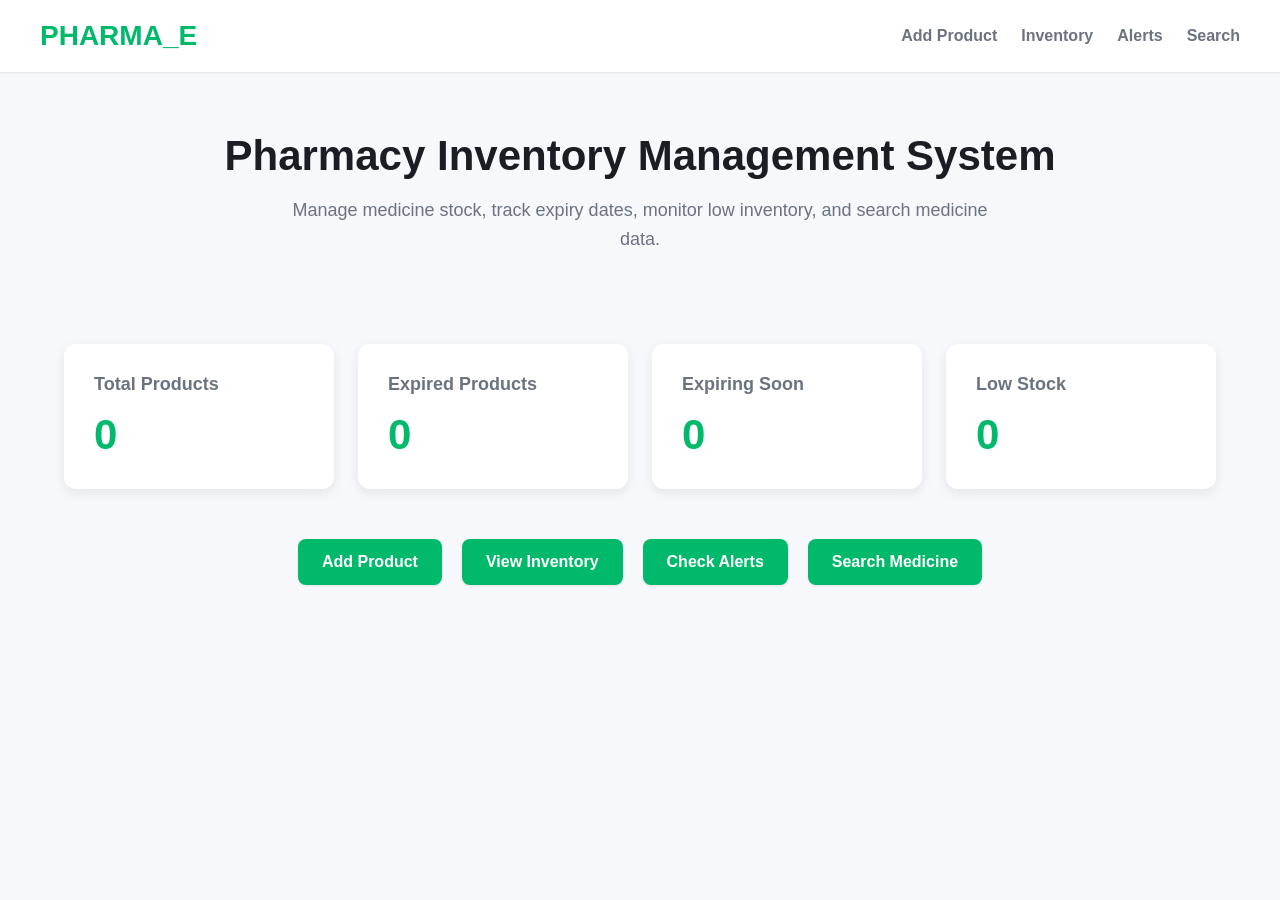
==== index.html @ ed94bfcc "Dashboard" ====
<!DOCTYPE html>
<html lang="en">

<head>
    <meta charset="UTF-8">
    <meta name="viewport" content="width=device-width, initial-scale=1.0">
    <title>Pharma Inventory Dashboard</title>

    <link rel="stylesheet" href="style.css">
</head>

<body>

    <!-- NAVBAR -->

    <nav class="navbar">
        <h1 class="logo">PHARMA_E</h1>

        <div class="nav-links">
            <a href="./Product/add_product.html">Add Product</a>
            <a href="./Inventory/inventory.html">Inventory</a>
            <a href="./Alerts/alerts.html">Alerts</a>
            <a href="./Search/search.html">Search</a>
        </div>
    </nav>


    <!-- HERO SECTION -->

    <section class="hero">
        <h2>Pharmacy Inventory Management System</h2>
        <p>
            Manage medicine stock, track expiry dates,
            monitor low inventory, and search medicine data.
        </p>
    </section>


    <!-- DASHBOARD CARDS -->

    <section class="dashboard-container">

        <div class="card">
            <h3>Total Products</h3>
            <p id="total-products">0</p>
        </div>

        <div class="card">
            <h3>Expired Products</h3>
            <p id="expired-products">0</p>
        </div>

        <div class="card">
            <h3>Expiring Soon</h3>
            <p id="expiring-products">0</p>
        </div>

        <div class="card">
            <h3>Low Stock</h3>
            <p id="low-stock-products">0</p>
        </div>

    </section>


    <!-- QUICK ACTION BUTTONS -->

    <section class="actions">

        <a href="./Product/add_product.html" class="btn">
            Add Product
        </a>

        <a href="./Inventory/inventory.html" class="btn">
            View Inventory
        </a>

        <a href="./Alerts/alerts.html" class="btn">
            Check Alerts
        </a>

        <a href="./Search/search.html" class="btn">
            Search Medicine
        </a>

    </section>


    <script src="storage.js"></script>

    <script>

        const products = getProducts();

        /* ---------- TOTAL PRODUCTS ---------- */

        const totalProducts = products.length;

        document.getElementById("total-products").innerText = totalProducts;


        /* ---------- EXPIRED PRODUCTS ---------- */

        const expiredProducts = products.filter(product =>
            new Date(product.expiry) < new Date()
        );

        document.getElementById("expired-products").innerText =
            expiredProducts.length;


        /* ---------- EXPIRING SOON ---------- */

        const today = new Date();

        const expiringSoon = products.filter(product => {

            const expiryDate = new Date(product.expiry);

            const difference =
                (expiryDate - today) / (1000 * 60 * 60 * 24);

            return difference <= 7 && difference >= 0;
        });

        document.getElementById("expiring-products").innerText =
            expiringSoon.length;


        /* ---------- LOW STOCK ---------- */

        const lowStock = products.filter(product =>
            product.quantity < 5
        );

        document.getElementById("low-stock-products").innerText =
            lowStock.length;

    </script>

</body>

</html>
---- style.css ----
:root {
  --primary: #00b96b;
  --primary-light: #e8faf3;
  --primary-dark: #009a59;
  --secondary: #6c47ff;
  --accent-orange: #ff8c00;
  --accent-red: #ff4d4d;
  --accent-blue: #3b82f6;
  --accent-purple: #8b5cf6;
  --bg: #f7f8fc;
  --sidebar-bg: #ffffff;
  --card-bg: #ffffff;
  --text-main: #1a1d23;
  --text-sub: #6b7280;
  --text-muted: #9ca3af;
  --border: #e5e7eb;
  --border-light: #f3f4f6;
  --shadow-sm: 0 1px 3px rgba(0,0,0,0.06),
               0 1px 2px rgba(0,0,0,0.04);

  --shadow-md: 0 4px 12px rgba(0,0,0,0.08);

  --shadow-lg: 0 10px 30px rgba(0,0,0,0.1);

  --radius: 12px;
  --radius-sm: 8px;
  --radius-xs: 6px;

  --sidebar-width: 220px;
}

* {
  margin: 0;
  padding: 0;
  box-sizing: border-box;
}


body {
  font-family: 'Plus Jakarta Sans', sans-serif;
  background: var(--bg);
  color: var(--text-main);
  min-height: 100vh;
}


/* ---------- NAVBAR ---------- */

.navbar {

  background: var(--sidebar-bg);

  padding: 20px 40px;

  display: flex;
  justify-content: space-between;
  align-items: center;

  box-shadow: var(--shadow-sm);
}

.logo {
  color: var(--primary);
  font-size: 28px;
  font-weight: 700;
}

.nav-links {
  display: flex;
  gap: 24px;
}

.nav-links a {

  text-decoration: none;
  color: var(--text-sub);

  font-weight: 600;

  transition: 0.3s;
}

.nav-links a:hover {
  color: var(--primary);
}


/* ---------- HERO ---------- */

.hero {

  padding: 60px 20px;

  text-align: center;
}

.hero h2 {

  font-size: 42px;
  margin-bottom: 16px;

  color: var(--text-main);
}

.hero p {

  color: var(--text-sub);

  max-width: 700px;
  margin: auto;

  line-height: 1.6;

  font-size: 18px;
}


/* ---------- DASHBOARD ---------- */

.dashboard-container {

  width: 90%;
  margin: auto;

  display: grid;

  grid-template-columns:
      repeat(auto-fit, minmax(220px, 1fr));

  gap: 24px;

  margin-top: 30px;
}


/* ---------- CARDS ---------- */

.card {

  background: var(--card-bg);

  padding: 30px;

  border-radius: var(--radius);

  box-shadow: var(--shadow-md);

  transition: 0.3s;
}

.card:hover {
  transform: translateY(-5px);
}

.card h3 {

  color: var(--text-sub);

  margin-bottom: 16px;

  font-size: 18px;
}

.card p {

  font-size: 42px;
  font-weight: bold;

  color: var(--primary);
}


/* ---------- ACTION BUTTONS ---------- */

.actions {

  margin-top: 50px;

  display: flex;
  justify-content: center;
  gap: 20px;

  flex-wrap: wrap;
}

.btn {

  text-decoration: none;

  background: var(--primary);
  color: white;

  padding: 14px 24px;

  border-radius: var(--radius-sm);

  font-weight: 600;

  transition: 0.3s;

  box-shadow: var(--shadow-sm);
}

.btn:hover {
  background: var(--primary-dark);
}


/* ---------- RESPONSIVE ---------- */

@media (max-width: 768px) {

  .navbar {
      flex-direction: column;
      gap: 20px;
  }

  .nav-links {
      flex-wrap: wrap;
      justify-content: center;
  }

  .hero h2 {
      font-size: 32px;
  }

}
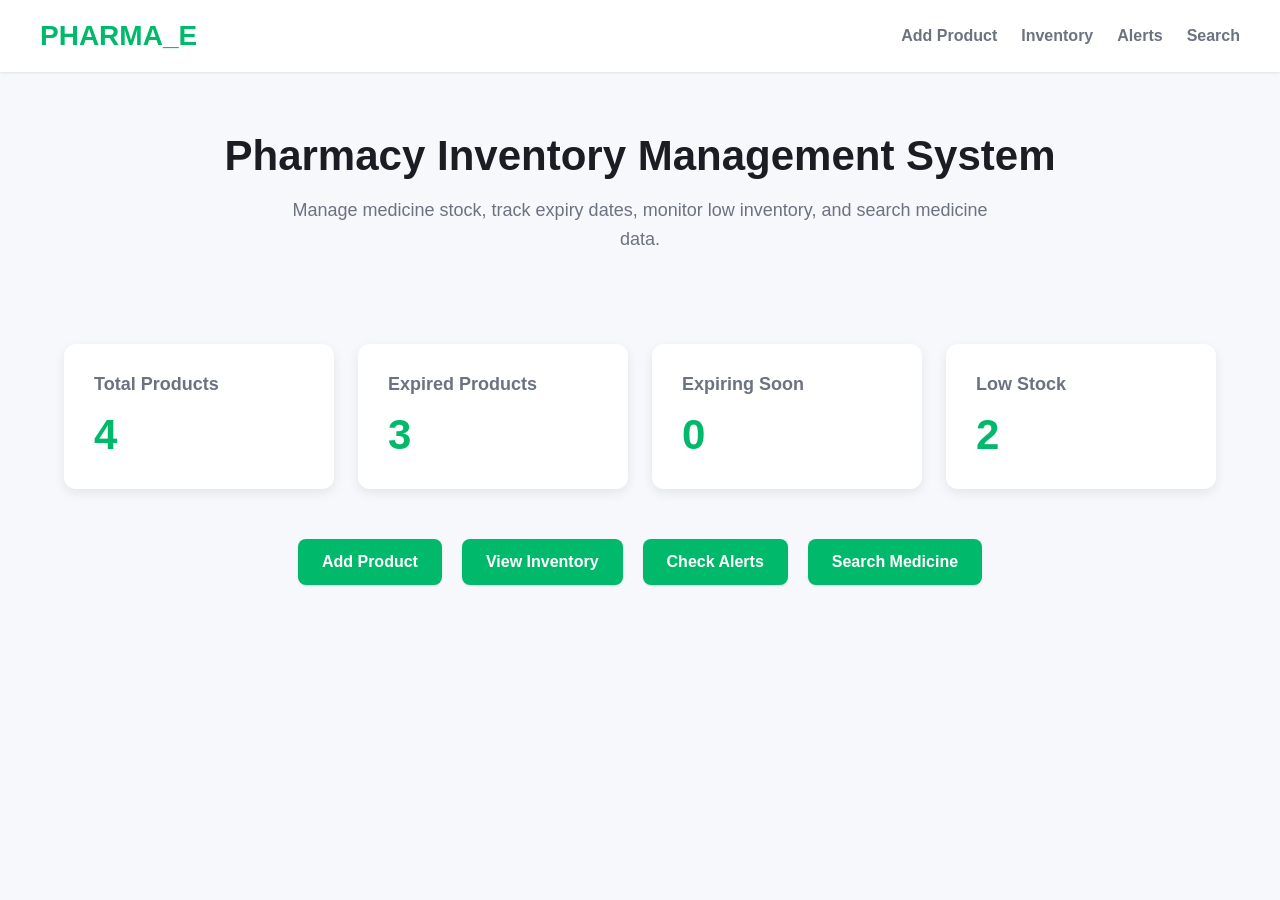
==== commit b0c8eae6: "search page" ====
--- a/index.html
+++ b/index.html
@@ -17,10 +17,10 @@
         <h1 class="logo">PHARMA_E</h1>
 
         <div class="nav-links">
-            <a href="./Product/add_product.html">Add Product</a>
-            <a href="./Inventory/inventory.html">Inventory</a>
-            <a href="./Alerts/alerts.html">Alerts</a>
-            <a href="./Search/search.html">Search</a>
+            <a href="Product/add_product.html">Add Product</a>
+            <a href="Inventory/inventory.html">Inventory</a>
+            <a href="Alerts/alerts.html">Alerts</a>
+            <a href="Search/search.html">Search</a>
         </div>
     </nav>
 
@@ -67,19 +67,19 @@
 
     <section class="actions">
 
-        <a href="./Product/add_product.html" class="btn">
+        <a href="Product/add_product.html" class="btn">
             Add Product
         </a>
 
-        <a href="./Inventory/inventory.html" class="btn">
+        <a href="Inventory/inventory.html" class="btn">
             View Inventory
         </a>
 
-        <a href="./Alerts/alerts.html" class="btn">
+        <a href="Alerts/alerts.html" class="btn">
             Check Alerts
         </a>
 
-        <a href="./Search/search.html" class="btn">
+        <a href="Search/search.html" class="btn">
             Search Medicine
         </a>
 
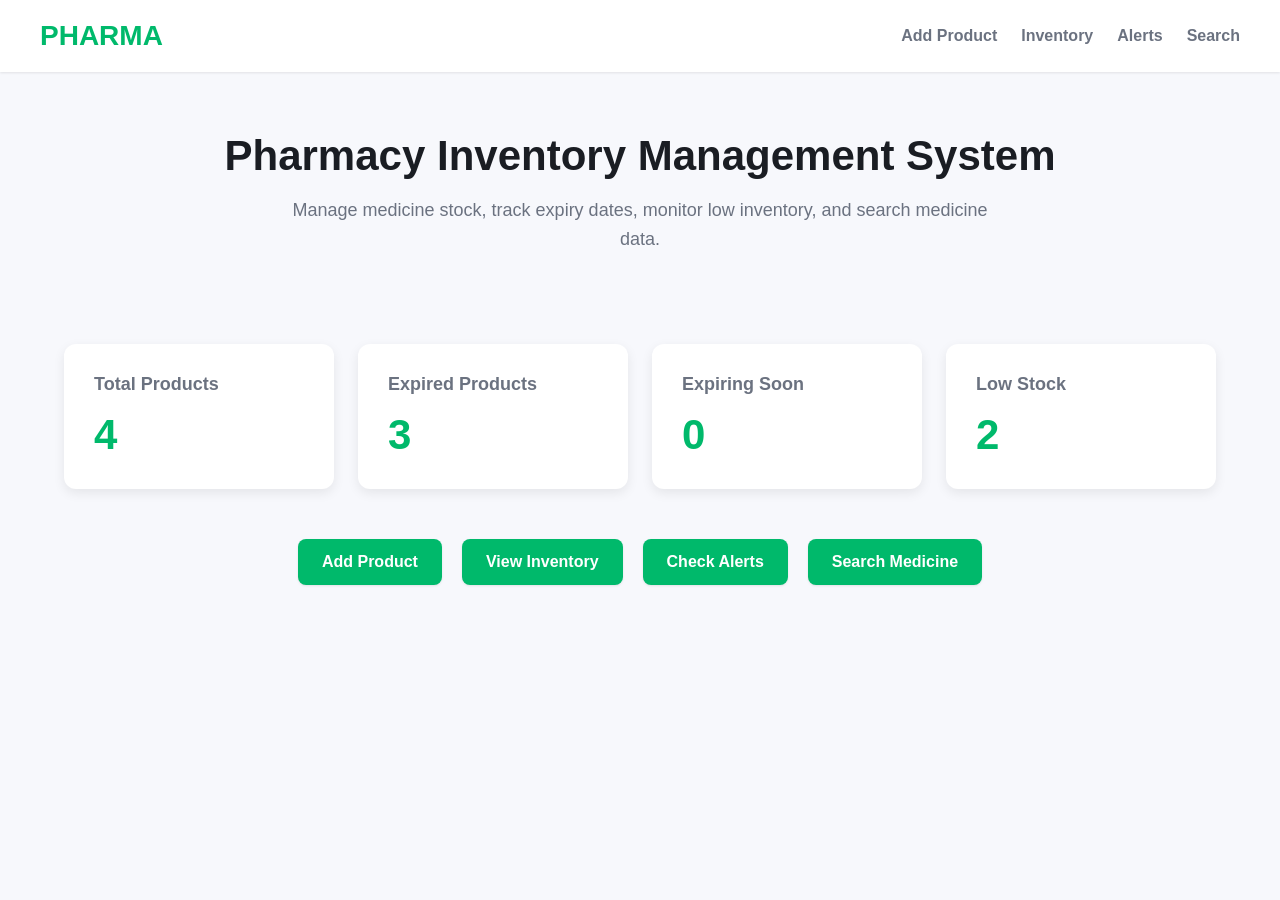
==== commit 40027549: "made changes in files" ====
--- a/index.html
+++ b/index.html
@@ -14,7 +14,7 @@
     <!-- NAVBAR -->
 
     <nav class="navbar">
-        <h1 class="logo">PHARMA_E</h1>
+        <h1 class="logo">PHARMA</h1>
 
         <div class="nav-links">
             <a href="Product/add_product.html">Add Product</a>
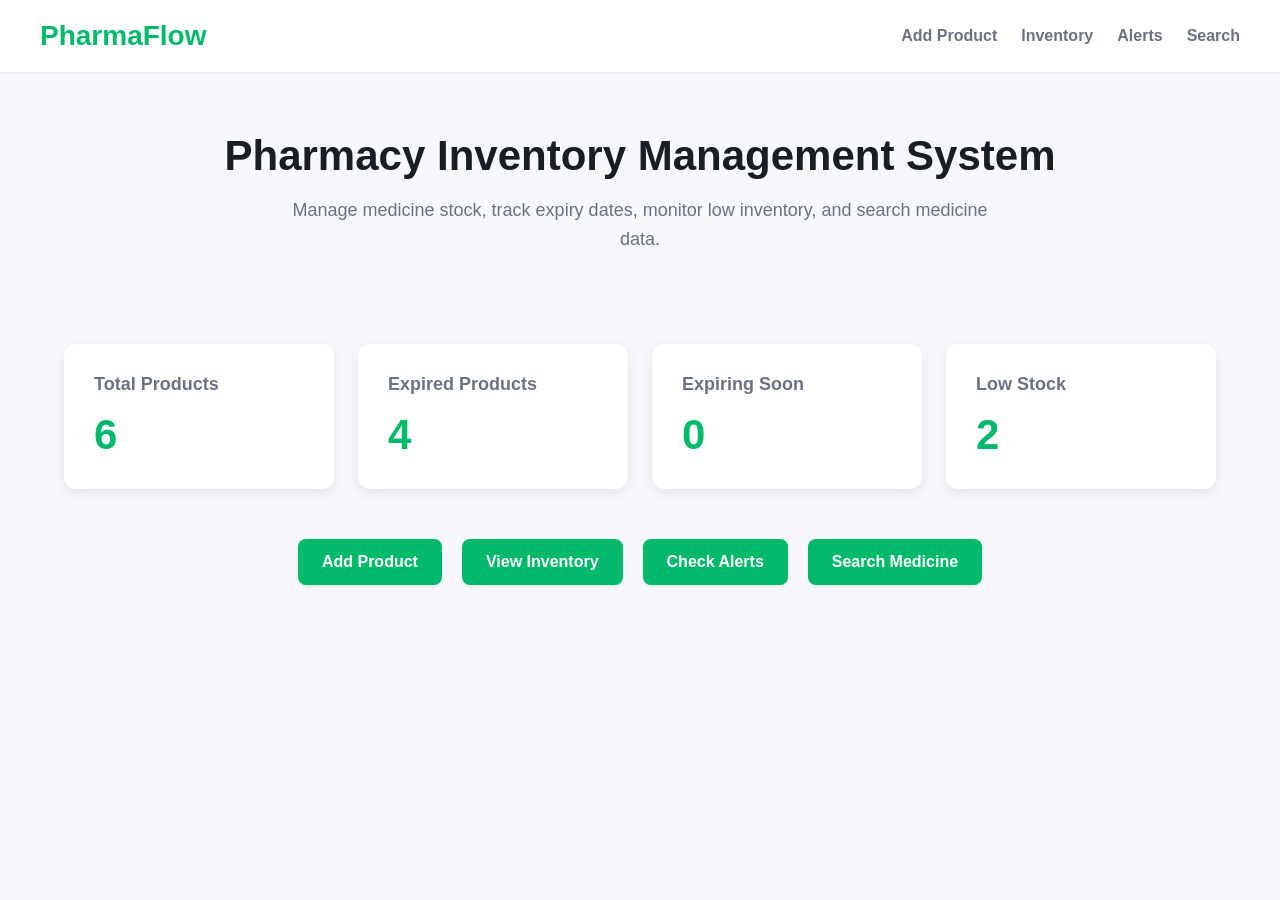
==== commit 9ffb4381: "updated localstorage" ====
--- a/index.html
+++ b/index.html
@@ -14,7 +14,7 @@
     <!-- NAVBAR -->
 
     <nav class="navbar">
-        <h1 class="logo">PHARMA</h1>
+        <h1 class="logo">PharmaFlow</h1>
 
         <div class="nav-links">
             <a href="Product/add_product.html">Add Product</a>
@@ -109,7 +109,7 @@
             expiredProducts.length;
 
 
-        /* ---------- EXPIRING SOON ---------- */
+        /* ---------- EXPIRING SOON ---------- */ 
 
         const today = new Date();
 
@@ -140,4 +140,4 @@
 
 </body>
 
-</html>+</html> 
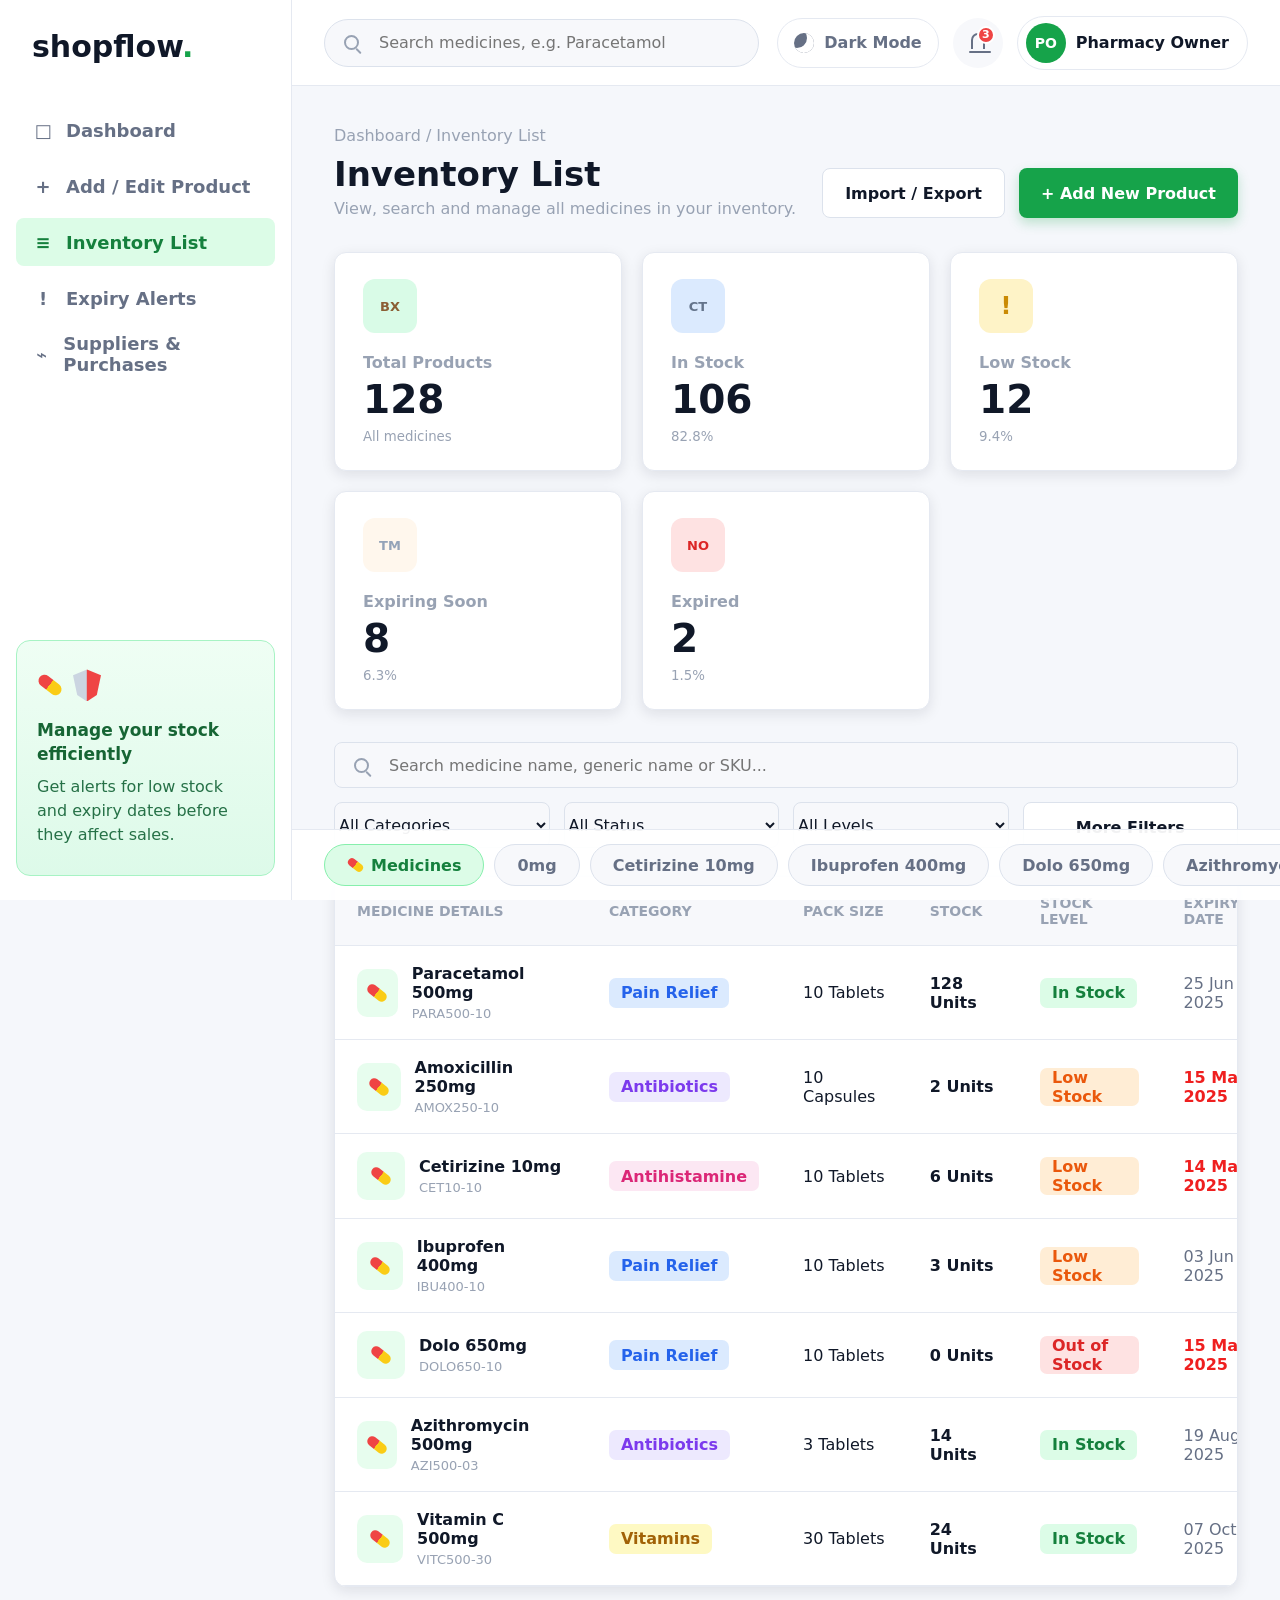
==== commit d26e683f: "Add files via upload" ====
--- a/index.html
+++ b/index.html
@@ -1,143 +1,194 @@
 <!DOCTYPE html>
 <html lang="en">
+<head>
+  <meta charset="UTF-8" />
+  <meta name="viewport" content="width=device-width, initial-scale=1.0" />
+  <title>Shopflow Inventory</title>
+  <link rel="stylesheet" href="styles.css" />
+</head>
+<body>
+  <div class="app-shell">
+    <aside class="sidebar">
+      <a href="#" class="brand">shopflow<span>.</span></a>
 
-<head>
-    <meta charset="UTF-8">
-    <meta name="viewport" content="width=device-width, initial-scale=1.0">
-    <title>Pharma Inventory Dashboard</title>
+      <nav class="nav-list">
+        <a href="#" class="nav-item">
+          <span class="nav-icon">□</span>
+          Dashboard
+        </a>
+        <a href="#" class="nav-item">
+          <span class="nav-icon">+</span>
+          Add / Edit Product
+        </a>
+        <a href="#" class="nav-item active">
+          <span class="nav-icon">≡</span>
+          Inventory List
+        </a>
+        <a href="#" class="nav-item">
+          <span class="nav-icon">!</span>
+          Expiry Alerts
+        </a>
+        <a href="#" class="nav-item">
+          <span class="nav-icon">⌁</span>
+          Suppliers & Purchases
+        </a>
+      </nav>
 
-    <link rel="stylesheet" href="style.css">
-</head>
+      <div class="stock-card">
+        <div class="stock-symbols">
+          <span class="pill-shape"></span>
+          <span class="shield-shape"></span>
+        </div>
+        <h3>Manage your stock efficiently</h3>
+        <p>Get alerts for low stock and expiry dates before they affect sales.</p>
+      </div>
+    </aside>
 
-<body>
+    <main class="main-panel">
+      <header class="topbar">
+        <label class="search-box">
+          <span class="search-icon"></span>
+          <input id="globalSearch" type="search" placeholder="Search medicines, e.g. Paracetamol" />
+        </label>
 
-    <!-- NAVBAR -->
+        <div class="top-actions">
+          <button class="theme-toggle" id="themeToggle" type="button">
+            <span class="theme-icon"></span>
+            <span class="theme-label">Dark Mode</span>
+          </button>
 
-    <nav class="navbar">
-        <h1 class="logo">PharmaFlow</h1>
+          <button class="notification" type="button">
+            <span class="bell-icon"></span>
+            <b>3</b>
+          </button>
 
-        <div class="nav-links">
-            <a href="Product/add_product.html">Add Product</a>
-            <a href="Inventory/inventory.html">Inventory</a>
-            <a href="Alerts/alerts.html">Alerts</a>
-            <a href="Search/search.html">Search</a>
+          <button class="profile" type="button">
+            <span>PO</span>
+            Pharmacy Owner
+          </button>
         </div>
-    </nav>
+      </header>
 
+      <section class="content">
+        <div class="title-row">
+          <div>
+            <p class="breadcrumb">Dashboard / Inventory List</p>
+            <h1>Inventory List</h1>
+            <p class="subtitle">View, search and manage all medicines in your inventory.</p>
+          </div>
 
-    <!-- HERO SECTION -->
-
-    <section class="hero">
-        <h2>Pharmacy Inventory Management System</h2>
-        <p>
-            Manage medicine stock, track expiry dates,
-            monitor low inventory, and search medicine data.
-        </p>
-    </section>
-
-
-    <!-- DASHBOARD CARDS -->
-
-    <section class="dashboard-container">
-
-        <div class="card">
-            <h3>Total Products</h3>
-            <p id="total-products">0</p>
+          <div class="page-actions">
+            <button class="btn secondary" type="button">Import / Export</button>
+            <button class="btn primary" type="button">+ Add New Product</button>
+          </div>
         </div>
 
-        <div class="card">
-            <h3>Expired Products</h3>
-            <p id="expired-products">0</p>
+        <section class="stats-grid">
+          <article class="stat-card">
+            <span class="stat-icon green-soft">BX</span>
+            <p>Total Products</p>
+            <strong class="count-up" data-target="128">0</strong>
+            <small>All medicines</small>
+          </article>
+
+          <article class="stat-card">
+            <span class="stat-icon blue-soft">CT</span>
+            <p>In Stock</p>
+            <strong class="count-up" data-target="106">0</strong>
+            <small>82.8%</small>
+          </article>
+
+          <article class="stat-card">
+            <span class="stat-icon yellow-soft">!</span>
+            <p>Low Stock</p>
+            <strong class="count-up" data-target="12">0</strong>
+            <small>9.4%</small>
+          </article>
+
+          <article class="stat-card">
+            <span class="stat-icon cream-soft">TM</span>
+            <p>Expiring Soon</p>
+            <strong class="count-up" data-target="8">0</strong>
+            <small>6.3%</small>
+          </article>
+
+          <article class="stat-card">
+            <span class="stat-icon red-soft">NO</span>
+            <p>Expired</p>
+            <strong class="count-up" data-target="2">0</strong>
+            <small>1.5%</small>
+          </article>
+        </section>
+
+        <section class="filters">
+          <label class="table-search">
+            <span class="search-icon"></span>
+            <input id="medicineSearch" type="search" placeholder="Search medicine name, generic name or SKU..." />
+          </label>
+
+          <select id="categoryFilter">
+            <option value="all">All Categories</option>
+            <option value="Pain Relief">Pain Relief</option>
+            <option value="Antibiotics">Antibiotics</option>
+            <option value="Antihistamine">Antihistamine</option>
+            <option value="Vitamins">Vitamins</option>
+          </select>
+
+          <select id="statusFilter">
+            <option value="all">All Status</option>
+            <option value="Active">Active</option>
+            <option value="Inactive">Inactive</option>
+          </select>
+
+          <select id="levelFilter">
+            <option value="all">All Levels</option>
+            <option value="In Stock">In Stock</option>
+            <option value="Low Stock">Low Stock</option>
+            <option value="Out of Stock">Out of Stock</option>
+          </select>
+
+          <button class="btn filter-btn" type="button">More Filters</button>
+        </section>
+
+        <section class="table-card">
+          <div class="table-scroll">
+            <table>
+              <thead>
+                <tr>
+                  <th>Medicine Details</th>
+                  <th>Category</th>
+                  <th>Pack Size</th>
+                  <th>Stock</th>
+                  <th>Stock Level</th>
+                  <th>Expiry Date</th>
+                  <th>Status</th>
+                  <th>Actions</th>
+                </tr>
+              </thead>
+              <tbody id="inventoryBody"></tbody>
+            </table>
+
+            <p class="empty-state" id="emptyState">No medicines match your filters.</p>
+          </div>
+        </section>
+      </section>
+
+      <div class="quick-tabs">
+        <div class="quick-track">
+          <button class="active" type="button"><span class="tiny-pill"></span>Medicines</button>
+          <button type="button">0mg</button>
+          <button type="button">Cetirizine 10mg</button>
+          <button type="button">Ibuprofen 400mg</button>
+          <button type="button">Dolo 650mg</button>
+          <button type="button">Azithromycin 500mg</button>
+          <button type="button">Vitamin C 500mg</button>
+          <button type="button">Paracetamol 500mg</button>
+          <button type="button">Amoxicillin 250mg</button>
         </div>
+      </div>
+    </main>
+  </div>
 
-        <div class="card">
-            <h3>Expiring Soon</h3>
-            <p id="expiring-products">0</p>
-        </div>
-
-        <div class="card">
-            <h3>Low Stock</h3>
-            <p id="low-stock-products">0</p>
-        </div>
-
-    </section>
-
-
-    <!-- QUICK ACTION BUTTONS -->
-
-    <section class="actions">
-
-        <a href="Product/add_product.html" class="btn">
-            Add Product
-        </a>
-
-        <a href="Inventory/inventory.html" class="btn">
-            View Inventory
-        </a>
-
-        <a href="Alerts/alerts.html" class="btn">
-            Check Alerts
-        </a>
-
-        <a href="Search/search.html" class="btn">
-            Search Medicine
-        </a>
-
-    </section>
-
-
-    <script src="storage.js"></script>
-
-    <script>
-
-        const products = getProducts();
-
-        /* ---------- TOTAL PRODUCTS ---------- */
-
-        const totalProducts = products.length;
-
-        document.getElementById("total-products").innerText = totalProducts;
-
-
-        /* ---------- EXPIRED PRODUCTS ---------- */
-
-        const expiredProducts = products.filter(product =>
-            new Date(product.expiry) < new Date()
-        );
-
-        document.getElementById("expired-products").innerText =
-            expiredProducts.length;
-
-
-        /* ---------- EXPIRING SOON ---------- */ 
-
-        const today = new Date();
-
-        const expiringSoon = products.filter(product => {
-
-            const expiryDate = new Date(product.expiry);
-
-            const difference =
-                (expiryDate - today) / (1000 * 60 * 60 * 24);
-
-            return difference <= 7 && difference >= 0;
-        });
-
-        document.getElementById("expiring-products").innerText =
-            expiringSoon.length;
-
-
-        /* ---------- LOW STOCK ---------- */
-
-        const lowStock = products.filter(product =>
-            product.quantity < 5
-        );
-
-        document.getElementById("low-stock-products").innerText =
-            lowStock.length;
-
-    </script>
-
+  <script src="script.js"></script>
 </body>
-
-</html> +</html>
--- a/styles.css
+++ b/styles.css
@@ -0,0 +1,759 @@
+:root {
+  --bg: #f5f7fb;
+  --panel: #ffffff;
+  --panel-glass: rgba(255, 255, 255, 0.94);
+  --input-bg: #f7f8fb;
+  --line: #e5e9f1;
+  --line-strong: #dce2ec;
+  --text: #101828;
+  --muted: #667085;
+  --soft: #98a2b3;
+  --green: #16a34a;
+  --green-dark: #15803d;
+  --green-soft: #dcfce7;
+  --blue: #2563eb;
+  --blue-soft: #dbeafe;
+  --orange: #f97316;
+  --orange-soft: #ffedd5;
+  --red: #ef4444;
+  --red-soft: #fee2e2;
+  --purple: #7c3aed;
+  --purple-soft: #ede9fe;
+  --pink: #db2777;
+  --pink-soft: #fce7f3;
+  --shadow: 0 4px 14px rgba(16, 24, 40, 0.1);
+}
+
+body.dark-mode {
+  --bg: #0f172a;
+  --panel: #111c31;
+  --panel-glass: rgba(17, 28, 49, 0.94);
+  --input-bg: #182338;
+  --line: #26344d;
+  --line-strong: #33445f;
+  --text: #eef4ff;
+  --muted: #b9c4d6;
+  --soft: #93a4bb;
+  --green-soft: #123c2a;
+  --blue-soft: #172f55;
+  --orange-soft: #442b18;
+  --red-soft: #472027;
+  --purple-soft: #30264f;
+  --pink-soft: #4a2036;
+  --shadow: 0 8px 24px rgba(0, 0, 0, 0.28);
+}
+
+* {
+  box-sizing: border-box;
+}
+
+body {
+  margin: 0;
+  min-height: 100vh;
+  background: var(--bg);
+  color: var(--text);
+  font-family: Inter, system-ui, -apple-system, BlinkMacSystemFont, "Segoe UI", sans-serif;
+}
+
+button,
+input,
+select {
+  font: inherit;
+}
+
+button {
+  cursor: pointer;
+}
+
+.app-shell {
+  display: flex;
+  min-height: 100vh;
+}
+
+.sidebar {
+  position: sticky;
+  top: 0;
+  width: 292px;
+  height: 100vh;
+  flex: 0 0 292px;
+  padding: 29px 16px 18px;
+  border-right: 1px solid var(--line);
+  background: var(--panel);
+}
+
+.brand {
+  display: inline-block;
+  margin: 0 0 42px 16px;
+  color: var(--text);
+  font-size: 30px;
+  font-weight: 800;
+  text-decoration: none;
+}
+
+.brand span {
+  color: var(--green);
+}
+
+.nav-list {
+  display: grid;
+  gap: 8px;
+}
+
+.nav-item {
+  display: flex;
+  align-items: center;
+  gap: 14px;
+  min-height: 48px;
+  padding: 0 18px;
+  border-radius: 8px;
+  color: var(--muted);
+  font-size: 18px;
+  font-weight: 600;
+  text-decoration: none;
+}
+
+.nav-item.active {
+  background: var(--green-soft);
+  color: var(--green-dark);
+}
+
+.nav-icon {
+  width: 18px;
+  text-align: center;
+  font-weight: 800;
+}
+
+.stock-card {
+  position: absolute;
+  right: 16px;
+  bottom: 24px;
+  left: 16px;
+  min-height: 176px;
+  padding: 28px 20px;
+  border: 1px solid #a7f3c4;
+  border-radius: 14px;
+  background: linear-gradient(180deg, #effef4 0%, #ddfae9 100%);
+  color: #166534;
+}
+
+.stock-card h3 {
+  max-width: 190px;
+  margin: 18px 0 8px;
+  font-size: 17px;
+  line-height: 1.4;
+}
+
+.stock-card p {
+  margin: 0;
+  color: #267147;
+  line-height: 1.5;
+}
+
+.stock-symbols {
+  display: flex;
+  gap: 10px;
+  align-items: center;
+}
+
+.pill-shape,
+.tiny-pill {
+  display: inline-block;
+  width: 26px;
+  height: 12px;
+  border-radius: 99px;
+  background: linear-gradient(90deg, #ef4444 0 48%, #facc15 49% 100%);
+  transform: rotate(38deg);
+}
+
+.shield-shape {
+  width: 28px;
+  height: 32px;
+  background: linear-gradient(90deg, #cbd5e1 0 48%, #ef4444 49% 100%);
+  clip-path: polygon(50% 0, 100% 18%, 85% 80%, 50% 100%, 15% 80%, 0 18%);
+}
+
+.main-panel {
+  min-width: 0;
+  flex: 1;
+  padding-bottom: 72px;
+}
+
+.topbar {
+  position: sticky;
+  top: 0;
+  z-index: 5;
+  display: grid;
+  grid-template-columns: 1fr auto;
+  align-items: center;
+  gap: 18px;
+  height: 86px;
+  padding: 0 32px;
+  border-bottom: 1px solid var(--line);
+  background: var(--panel-glass);
+  backdrop-filter: blur(12px);
+}
+
+.search-box,
+.table-search {
+  position: relative;
+  display: flex;
+  align-items: center;
+  min-width: 0;
+}
+
+.search-box {
+  width: min(560px, 100%);
+  justify-self: center;
+}
+
+.search-box input,
+.table-search input,
+select {
+  width: 100%;
+  height: 48px;
+  border: 1px solid var(--line-strong);
+  border-radius: 24px;
+  background: var(--input-bg);
+  color: var(--text);
+  outline: none;
+}
+
+.search-box input,
+.table-search input {
+  padding: 0 18px 0 54px;
+}
+
+.search-icon {
+  position: absolute;
+  left: 20px;
+  width: 15px;
+  height: 15px;
+  border: 2px solid #98a2b3;
+  border-radius: 50%;
+}
+
+.search-icon::after {
+  position: absolute;
+  right: -5px;
+  bottom: -4px;
+  width: 7px;
+  height: 2px;
+  border-radius: 99px;
+  background: #98a2b3;
+  transform: rotate(45deg);
+  content: "";
+}
+
+.top-actions,
+.page-actions {
+  display: flex;
+  align-items: center;
+  gap: 14px;
+}
+
+.theme-toggle {
+  display: inline-flex;
+  align-items: center;
+  gap: 10px;
+  min-width: 136px;
+  height: 50px;
+  padding: 0 16px;
+  border: 1px solid var(--line);
+  border-radius: 25px;
+  background: var(--panel);
+  color: var(--muted);
+  font-weight: 800;
+}
+
+.theme-icon {
+  width: 20px;
+  height: 20px;
+  border-radius: 50%;
+  background: currentColor;
+  box-shadow: inset -7px -5px 0 var(--panel);
+}
+
+body.dark-mode .theme-icon {
+  box-shadow:
+    0 -10px 0 -7px currentColor,
+    0 10px 0 -7px currentColor,
+    10px 0 0 -7px currentColor,
+    -10px 0 0 -7px currentColor;
+}
+
+.notification {
+  position: relative;
+  width: 50px;
+  height: 50px;
+  border: 0;
+  border-radius: 50%;
+  background: var(--input-bg);
+  color: var(--muted);
+}
+
+.notification b {
+  position: absolute;
+  top: 8px;
+  right: 8px;
+  display: grid;
+  width: 18px;
+  height: 18px;
+  place-items: center;
+  border: 2px solid #fff;
+  border-radius: 50%;
+  background: var(--red);
+  color: #fff;
+  font-size: 11px;
+}
+
+.bell-icon {
+  position: absolute;
+  top: 15px;
+  left: 18px;
+  width: 14px;
+  height: 16px;
+  border: 2px solid currentColor;
+  border-bottom: 0;
+  border-radius: 10px 10px 0 0;
+}
+
+.bell-icon::after {
+  position: absolute;
+  bottom: -4px;
+  left: -4px;
+  width: 22px;
+  height: 2px;
+  border-radius: 99px;
+  background: currentColor;
+  content: "";
+}
+
+.profile {
+  display: flex;
+  align-items: center;
+  gap: 10px;
+  height: 54px;
+  padding: 0 18px 0 8px;
+  border: 1px solid var(--line);
+  border-radius: 28px;
+  background: var(--panel);
+  color: var(--text);
+  font-weight: 700;
+}
+
+.profile span {
+  display: grid;
+  width: 40px;
+  height: 40px;
+  place-items: center;
+  border-radius: 50%;
+  background: var(--green);
+  color: #fff;
+  font-size: 14px;
+}
+
+.content {
+  padding: 40px 42px 0;
+}
+
+.title-row {
+  display: flex;
+  align-items: flex-end;
+  justify-content: space-between;
+  gap: 24px;
+}
+
+.breadcrumb {
+  margin: 0 0 12px;
+  color: var(--soft);
+}
+
+h1 {
+  margin: 0;
+  font-size: 34px;
+  line-height: 1;
+}
+
+.subtitle {
+  margin: 8px 0 0;
+  color: var(--soft);
+}
+
+.btn {
+  display: inline-flex;
+  align-items: center;
+  justify-content: center;
+  min-height: 50px;
+  padding: 0 22px;
+  border-radius: 8px;
+  font-weight: 800;
+  white-space: nowrap;
+}
+
+.btn.secondary,
+.filter-btn {
+  border: 1px solid var(--line-strong);
+  background: var(--panel);
+  color: var(--text);
+}
+
+.btn.primary {
+  border: 0;
+  background: var(--green);
+  color: #fff;
+  box-shadow: 0 5px 12px rgba(22, 163, 74, 0.25);
+}
+
+.stats-grid {
+  display: grid;
+  grid-template-columns: repeat(5, minmax(170px, 1fr));
+  gap: 20px;
+  margin-top: 34px;
+}
+
+.stat-card {
+  min-height: 214px;
+  padding: 26px 28px;
+  border: 1px solid var(--line);
+  border-radius: 12px;
+  background: var(--panel);
+  box-shadow: var(--shadow);
+}
+
+.stat-icon {
+  display: grid;
+  width: 54px;
+  height: 54px;
+  place-items: center;
+  border-radius: 12px;
+  font-size: 13px;
+  font-weight: 800;
+}
+
+.green-soft {
+  background: #d9fbe7;
+  color: #8b5e34;
+}
+
+.blue-soft {
+  background: var(--blue-soft);
+  color: #64748b;
+}
+
+.yellow-soft {
+  background: #fef3c7;
+  color: #ca8a04;
+  font-size: 24px;
+}
+
+.cream-soft {
+  background: #fff7ed;
+  color: #94a3b8;
+}
+
+.red-soft {
+  background: var(--red-soft);
+  color: #dc2626;
+}
+
+.stat-card p {
+  margin: 20px 0 8px;
+  color: var(--soft);
+  font-weight: 600;
+}
+
+.stat-card strong {
+  display: block;
+  font-size: 39px;
+  line-height: 1;
+}
+
+.stat-card small {
+  display: block;
+  margin-top: 10px;
+  color: var(--soft);
+}
+
+.filters {
+  display: grid;
+  grid-template-columns: minmax(300px, 455px) 176px 166px 196px 164px;
+  gap: 14px;
+  margin-top: 32px;
+}
+
+.filters input,
+.filters select,
+.filters button {
+  height: 46px;
+  border-radius: 8px;
+}
+
+.table-card {
+  margin-top: 24px;
+  overflow: hidden;
+  border: 1px solid var(--line);
+  border-radius: 12px;
+  background: var(--panel);
+  box-shadow: var(--shadow);
+}
+
+.table-scroll {
+  overflow-x: auto;
+}
+
+table {
+  width: 100%;
+  min-width: 1180px;
+  border-collapse: collapse;
+}
+
+th,
+td {
+  padding: 18px 22px;
+  border-bottom: 1px solid var(--line);
+  text-align: left;
+}
+
+th {
+  background: var(--input-bg);
+  color: var(--soft);
+  font-size: 14px;
+  text-transform: uppercase;
+}
+
+td {
+  color: var(--text);
+}
+
+.medicine-cell {
+  display: flex;
+  align-items: center;
+  gap: 14px;
+}
+
+.medicine-icon {
+  display: grid;
+  width: 48px;
+  height: 48px;
+  place-items: center;
+  border-radius: 10px;
+  background: #e7fdee;
+}
+
+.medicine-icon .pill-shape {
+  width: 22px;
+  height: 10px;
+}
+
+.medicine-name {
+  display: block;
+  font-weight: 800;
+}
+
+.sku {
+  display: block;
+  margin-top: 4px;
+  color: var(--soft);
+  font-size: 13px;
+}
+
+.badge,
+.level {
+  display: inline-flex;
+  align-items: center;
+  min-height: 30px;
+  padding: 0 12px;
+  border-radius: 7px;
+  font-weight: 800;
+}
+
+.category-pain {
+  background: var(--blue-soft);
+  color: var(--blue);
+}
+
+.category-antibiotics {
+  background: var(--purple-soft);
+  color: var(--purple);
+}
+
+.category-antihistamine {
+  background: var(--pink-soft);
+  color: var(--pink);
+}
+
+.category-vitamins {
+  background: #fef9c3;
+  color: #a16207;
+}
+
+.stock-count {
+  font-weight: 800;
+}
+
+.level-stock {
+  background: var(--green-soft);
+  color: var(--green-dark);
+}
+
+.level-low {
+  background: var(--orange-soft);
+  color: #ea580c;
+}
+
+.level-out {
+  background: var(--red-soft);
+  color: #dc2626;
+}
+
+.expiry-danger {
+  color: #ef1f1f;
+  font-weight: 800;
+}
+
+.expiry-normal {
+  color: var(--muted);
+}
+
+.status {
+  font-weight: 800;
+}
+
+.status-active {
+  color: #16833a;
+}
+
+.status-inactive {
+  color: #98a2b3;
+}
+
+.dots {
+  border: 0;
+  background: transparent;
+  color: #98a2b3;
+  font-size: 23px;
+  font-weight: 800;
+}
+
+.empty-state {
+  display: none;
+  padding: 28px;
+  color: var(--muted);
+  text-align: center;
+}
+
+.quick-tabs {
+  position: fixed;
+  right: 0;
+  bottom: 0;
+  left: 292px;
+  z-index: 6;
+  overflow: hidden;
+  padding: 14px 32px;
+  border-top: 1px solid var(--line);
+  background: var(--panel-glass);
+}
+
+.quick-track {
+  display: flex;
+  width: max-content;
+  gap: 10px;
+  animation: move-left 24s linear infinite;
+}
+
+.quick-tabs:hover .quick-track {
+  animation-play-state: paused;
+}
+
+.quick-tabs button {
+  display: inline-flex;
+  align-items: center;
+  justify-content: center;
+  gap: 7px;
+  min-width: max-content;
+  height: 42px;
+  padding: 0 22px;
+  border: 1px solid var(--line-strong);
+  border-radius: 24px;
+  background: var(--input-bg);
+  color: var(--muted);
+  font-weight: 800;
+}
+
+.quick-tabs button.active {
+  border-color: #86efac;
+  background: #dcfce7;
+  color: #15803d;
+}
+
+.quick-tabs .tiny-pill {
+  width: 17px;
+  height: 8px;
+}
+
+@keyframes move-left {
+  from {
+    transform: translateX(0);
+  }
+
+  to {
+    transform: translateX(-50%);
+  }
+}
+
+@media (max-width: 1500px) {
+  .stats-grid {
+    grid-template-columns: repeat(3, minmax(190px, 1fr));
+  }
+
+  .filters {
+    grid-template-columns: repeat(4, minmax(150px, 1fr));
+  }
+
+  .table-search {
+    grid-column: 1 / -1;
+  }
+}
+
+@media (max-width: 920px) {
+  .app-shell {
+    display: block;
+  }
+
+  .sidebar {
+    display: none;
+  }
+
+  .topbar {
+    grid-template-columns: 1fr;
+    height: auto;
+    padding: 18px;
+  }
+
+  .search-box {
+    justify-self: stretch;
+  }
+
+  .top-actions,
+  .page-actions {
+    flex-wrap: wrap;
+  }
+
+  .content {
+    padding: 28px 18px 0;
+  }
+
+  .title-row {
+    align-items: stretch;
+    flex-direction: column;
+  }
+
+  .stats-grid,
+  .filters {
+    grid-template-columns: 1fr;
+  }
+
+  .quick-tabs {
+    left: 0;
+  }
+}
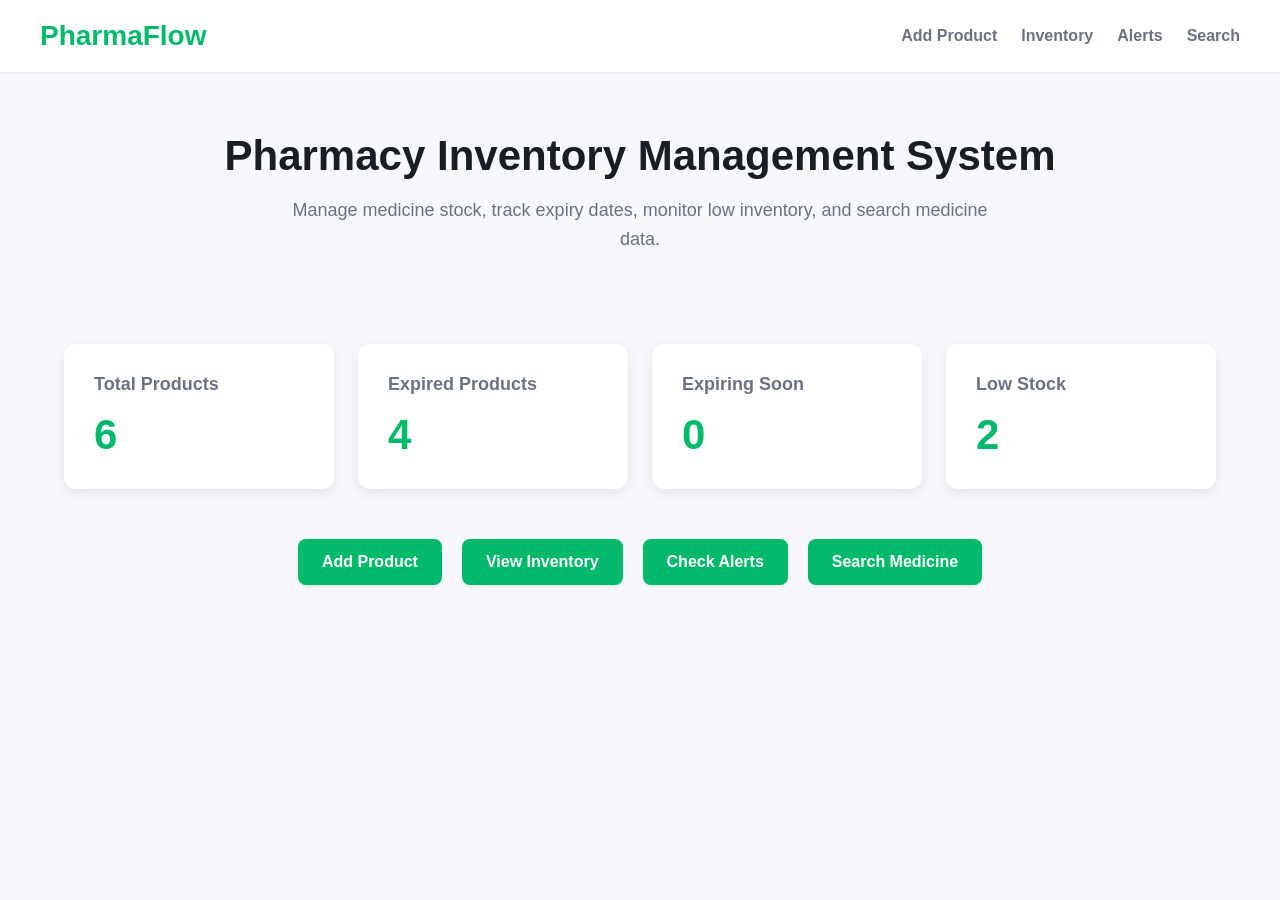
==== commit db8c69c2: "added index.html" ====
--- a/index.html
+++ b/index.html
@@ -1,194 +1,143 @@
 <!DOCTYPE html>
 <html lang="en">
+
 <head>
-  <meta charset="UTF-8" />
-  <meta name="viewport" content="width=device-width, initial-scale=1.0" />
-  <title>Shopflow Inventory</title>
-  <link rel="stylesheet" href="styles.css" />
+    <meta charset="UTF-8">
+    <meta name="viewport" content="width=device-width, initial-scale=1.0">
+    <title>Pharma Inventory Dashboard</title>
+
+    <link rel="stylesheet" href="style.css">
 </head>
+
 <body>
-  <div class="app-shell">
-    <aside class="sidebar">
-      <a href="#" class="brand">shopflow<span>.</span></a>
 
-      <nav class="nav-list">
-        <a href="#" class="nav-item">
-          <span class="nav-icon">□</span>
-          Dashboard
-        </a>
-        <a href="#" class="nav-item">
-          <span class="nav-icon">+</span>
-          Add / Edit Product
-        </a>
-        <a href="#" class="nav-item active">
-          <span class="nav-icon">≡</span>
-          Inventory List
-        </a>
-        <a href="#" class="nav-item">
-          <span class="nav-icon">!</span>
-          Expiry Alerts
-        </a>
-        <a href="#" class="nav-item">
-          <span class="nav-icon">⌁</span>
-          Suppliers & Purchases
-        </a>
-      </nav>
+    <!-- NAVBAR -->
 
-      <div class="stock-card">
-        <div class="stock-symbols">
-          <span class="pill-shape"></span>
-          <span class="shield-shape"></span>
+    <nav class="navbar">
+        <h1 class="logo">PharmaFlow</h1>
+
+        <div class="nav-links">
+            <a href="Product/add_product.html">Add Product</a>
+            <a href="Inventory/inventory.html">Inventory</a>
+            <a href="Alerts/alerts.html">Alerts</a>
+            <a href="Search/search.html">Search</a>
         </div>
-        <h3>Manage your stock efficiently</h3>
-        <p>Get alerts for low stock and expiry dates before they affect sales.</p>
-      </div>
-    </aside>
+    </nav>
 
-    <main class="main-panel">
-      <header class="topbar">
-        <label class="search-box">
-          <span class="search-icon"></span>
-          <input id="globalSearch" type="search" placeholder="Search medicines, e.g. Paracetamol" />
-        </label>
 
-        <div class="top-actions">
-          <button class="theme-toggle" id="themeToggle" type="button">
-            <span class="theme-icon"></span>
-            <span class="theme-label">Dark Mode</span>
-          </button>
+    <!-- HERO SECTION -->
 
-          <button class="notification" type="button">
-            <span class="bell-icon"></span>
-            <b>3</b>
-          </button>
+    <section class="hero">
+        <h2>Pharmacy Inventory Management System</h2>
+        <p>
+            Manage medicine stock, track expiry dates,
+            monitor low inventory, and search medicine data.
+        </p>
+    </section>
 
-          <button class="profile" type="button">
-            <span>PO</span>
-            Pharmacy Owner
-          </button>
-        </div>
-      </header>
 
-      <section class="content">
-        <div class="title-row">
-          <div>
-            <p class="breadcrumb">Dashboard / Inventory List</p>
-            <h1>Inventory List</h1>
-            <p class="subtitle">View, search and manage all medicines in your inventory.</p>
-          </div>
+    <!-- DASHBOARD CARDS -->
 
-          <div class="page-actions">
-            <button class="btn secondary" type="button">Import / Export</button>
-            <button class="btn primary" type="button">+ Add New Product</button>
-          </div>
+    <section class="dashboard-container">
+
+        <div class="card">
+            <h3>Total Products</h3>
+            <p id="total-products">0</p>
         </div>
 
-        <section class="stats-grid">
-          <article class="stat-card">
-            <span class="stat-icon green-soft">BX</span>
-            <p>Total Products</p>
-            <strong class="count-up" data-target="128">0</strong>
-            <small>All medicines</small>
-          </article>
+        <div class="card">
+            <h3>Expired Products</h3>
+            <p id="expired-products">0</p>
+        </div>
 
-          <article class="stat-card">
-            <span class="stat-icon blue-soft">CT</span>
-            <p>In Stock</p>
-            <strong class="count-up" data-target="106">0</strong>
-            <small>82.8%</small>
-          </article>
+        <div class="card">
+            <h3>Expiring Soon</h3>
+            <p id="expiring-products">0</p>
+        </div>
 
-          <article class="stat-card">
-            <span class="stat-icon yellow-soft">!</span>
-            <p>Low Stock</p>
-            <strong class="count-up" data-target="12">0</strong>
-            <small>9.4%</small>
-          </article>
+        <div class="card">
+            <h3>Low Stock</h3>
+            <p id="low-stock-products">0</p>
+        </div>
 
-          <article class="stat-card">
-            <span class="stat-icon cream-soft">TM</span>
-            <p>Expiring Soon</p>
-            <strong class="count-up" data-target="8">0</strong>
-            <small>6.3%</small>
-          </article>
+    </section>
 
-          <article class="stat-card">
-            <span class="stat-icon red-soft">NO</span>
-            <p>Expired</p>
-            <strong class="count-up" data-target="2">0</strong>
-            <small>1.5%</small>
-          </article>
-        </section>
 
-        <section class="filters">
-          <label class="table-search">
-            <span class="search-icon"></span>
-            <input id="medicineSearch" type="search" placeholder="Search medicine name, generic name or SKU..." />
-          </label>
+    <!-- QUICK ACTION BUTTONS -->
 
-          <select id="categoryFilter">
-            <option value="all">All Categories</option>
-            <option value="Pain Relief">Pain Relief</option>
-            <option value="Antibiotics">Antibiotics</option>
-            <option value="Antihistamine">Antihistamine</option>
-            <option value="Vitamins">Vitamins</option>
-          </select>
+    <section class="actions">
 
-          <select id="statusFilter">
-            <option value="all">All Status</option>
-            <option value="Active">Active</option>
-            <option value="Inactive">Inactive</option>
-          </select>
+        <a href="Product/add_product.html" class="btn">
+            Add Product
+        </a>
 
-          <select id="levelFilter">
-            <option value="all">All Levels</option>
-            <option value="In Stock">In Stock</option>
-            <option value="Low Stock">Low Stock</option>
-            <option value="Out of Stock">Out of Stock</option>
-          </select>
+        <a href="Inventory/inventory.html" class="btn">
+            View Inventory
+        </a>
 
-          <button class="btn filter-btn" type="button">More Filters</button>
-        </section>
+        <a href="Alerts/alerts.html" class="btn">
+            Check Alerts
+        </a>
 
-        <section class="table-card">
-          <div class="table-scroll">
-            <table>
-              <thead>
-                <tr>
-                  <th>Medicine Details</th>
-                  <th>Category</th>
-                  <th>Pack Size</th>
-                  <th>Stock</th>
-                  <th>Stock Level</th>
-                  <th>Expiry Date</th>
-                  <th>Status</th>
-                  <th>Actions</th>
-                </tr>
-              </thead>
-              <tbody id="inventoryBody"></tbody>
-            </table>
+        <a href="Search/search.html" class="btn">
+            Search Medicine
+        </a>
 
-            <p class="empty-state" id="emptyState">No medicines match your filters.</p>
-          </div>
-        </section>
-      </section>
+    </section>
 
-      <div class="quick-tabs">
-        <div class="quick-track">
-          <button class="active" type="button"><span class="tiny-pill"></span>Medicines</button>
-          <button type="button">0mg</button>
-          <button type="button">Cetirizine 10mg</button>
-          <button type="button">Ibuprofen 400mg</button>
-          <button type="button">Dolo 650mg</button>
-          <button type="button">Azithromycin 500mg</button>
-          <button type="button">Vitamin C 500mg</button>
-          <button type="button">Paracetamol 500mg</button>
-          <button type="button">Amoxicillin 250mg</button>
-        </div>
-      </div>
-    </main>
-  </div>
 
-  <script src="script.js"></script>
+    <script src="storage.js"></script>
+
+    <script>
+
+        const products = getProducts();
+
+        /* ---------- TOTAL PRODUCTS ---------- */
+
+        const totalProducts = products.length;
+
+        document.getElementById("total-products").innerText = totalProducts;
+
+
+        /* ---------- EXPIRED PRODUCTS ---------- */
+
+        const expiredProducts = products.filter(product =>
+            new Date(product.expiry) < new Date()
+        );
+
+        document.getElementById("expired-products").innerText =
+            expiredProducts.length;
+
+
+        /* ---------- EXPIRING SOON ---------- */ 
+
+        const today = new Date();
+
+        const expiringSoon = products.filter(product => {
+
+            const expiryDate = new Date(product.expiry);
+
+            const difference =
+                (expiryDate - today) / (1000 * 60 * 60 * 24);
+
+            return difference <= 7 && difference >= 0;
+        });
+
+        document.getElementById("expiring-products").innerText =
+            expiringSoon.length;
+
+
+        /* ---------- LOW STOCK ---------- */
+
+        const lowStock = products.filter(product =>
+            product.quantity < 5
+        );
+
+        document.getElementById("low-stock-products").innerText =
+            lowStock.length;
+
+    </script>
+
 </body>
-</html>+
+</html> 
--- a/style.css
+++ b/style.css
@@ -0,0 +1,227 @@
+:root {
+  --primary: #00b96b;
+  --primary-light: #e8faf3;
+  --primary-dark: #009a59;
+  --secondary: #6c47ff;
+  --accent-orange: #ff8c00;
+  --accent-red: #ff4d4d;
+  --accent-blue: #3b82f6;
+  --accent-purple: #8b5cf6;
+  --bg: #f7f8fc;
+  --sidebar-bg: #ffffff;
+  --card-bg: #ffffff;
+  --text-main: #1a1d23;
+  --text-sub: #6b7280;
+  --text-muted: #9ca3af;
+  --border: #e5e7eb;
+  --border-light: #f3f4f6;
+  --shadow-sm: 0 1px 3px rgba(0,0,0,0.06),
+               0 1px 2px rgba(0,0,0,0.04);
+
+  --shadow-md: 0 4px 12px rgba(0,0,0,0.08);
+
+  --shadow-lg: 0 10px 30px rgba(0,0,0,0.1);
+
+  --radius: 12px;
+  --radius-sm: 8px;
+  --radius-xs: 6px;
+
+  --sidebar-width: 220px;
+}
+
+* {
+  margin: 0;
+  padding: 0;
+  box-sizing: border-box;
+}
+
+
+body {
+  font-family: 'Plus Jakarta Sans', sans-serif;
+  background: var(--bg);
+  color: var(--text-main);
+  min-height: 100vh;
+}
+
+
+/* ---------- NAVBAR ---------- */
+
+.navbar {
+
+  background: var(--sidebar-bg);
+
+  padding: 20px 40px;
+
+  display: flex;
+  justify-content: space-between;
+  align-items: center;
+
+  box-shadow: var(--shadow-sm);
+}
+
+.logo {
+  color: var(--primary);
+  font-size: 28px;
+  font-weight: 700;
+}
+
+.nav-links {
+  display: flex;
+  gap: 24px;
+}
+
+.nav-links a {
+
+  text-decoration: none;
+  color: var(--text-sub);
+
+  font-weight: 600;
+
+  transition: 0.3s;
+}
+
+.nav-links a:hover {
+  color: var(--primary);
+}
+
+
+/* ---------- HERO ---------- */
+
+.hero {
+
+  padding: 60px 20px;
+
+  text-align: center;
+}
+
+.hero h2 {
+
+  font-size: 42px;
+  margin-bottom: 16px;
+
+  color: var(--text-main);
+}
+
+.hero p {
+
+  color: var(--text-sub);
+
+  max-width: 700px;
+  margin: auto;
+
+  line-height: 1.6;
+
+  font-size: 18px;
+}
+
+
+/* ---------- DASHBOARD ---------- */
+
+.dashboard-container {
+
+  width: 90%;
+  margin: auto;
+
+  display: grid;
+
+  grid-template-columns:
+      repeat(auto-fit, minmax(220px, 1fr));
+
+  gap: 24px;
+
+  margin-top: 30px;
+}
+
+
+/* ---------- CARDS ---------- */
+
+.card {
+
+  background: var(--card-bg);
+
+  padding: 30px;
+
+  border-radius: var(--radius);
+
+  box-shadow: var(--shadow-md);
+
+  transition: 0.3s;
+}
+
+.card:hover {
+  transform: translateY(-5px);
+}
+
+.card h3 {
+
+  color: var(--text-sub);
+
+  margin-bottom: 16px;
+
+  font-size: 18px;
+}
+
+.card p {
+
+  font-size: 42px;
+  font-weight: bold;
+
+  color: var(--primary);
+}
+
+
+/* ---------- ACTION BUTTONS ---------- */
+
+.actions {
+
+  margin-top: 50px;
+
+  display: flex;
+  justify-content: center;
+  gap: 20px;
+
+  flex-wrap: wrap;
+}
+
+.btn {
+
+  text-decoration: none;
+
+  background: var(--primary);
+  color: white;
+
+  padding: 14px 24px;
+
+  border-radius: var(--radius-sm);
+
+  font-weight: 600;
+
+  transition: 0.3s;
+
+  box-shadow: var(--shadow-sm);
+}
+
+.btn:hover {
+  background: var(--primary-dark);
+}
+
+
+/* ---------- RESPONSIVE ---------- */
+
+@media (max-width: 768px) {
+
+  .navbar {
+      flex-direction: column;
+      gap: 20px;
+  }
+
+  .nav-links {
+      flex-wrap: wrap;
+      justify-content: center;
+  }
+
+  .hero h2 {
+      font-size: 32px;
+  }
+
+}
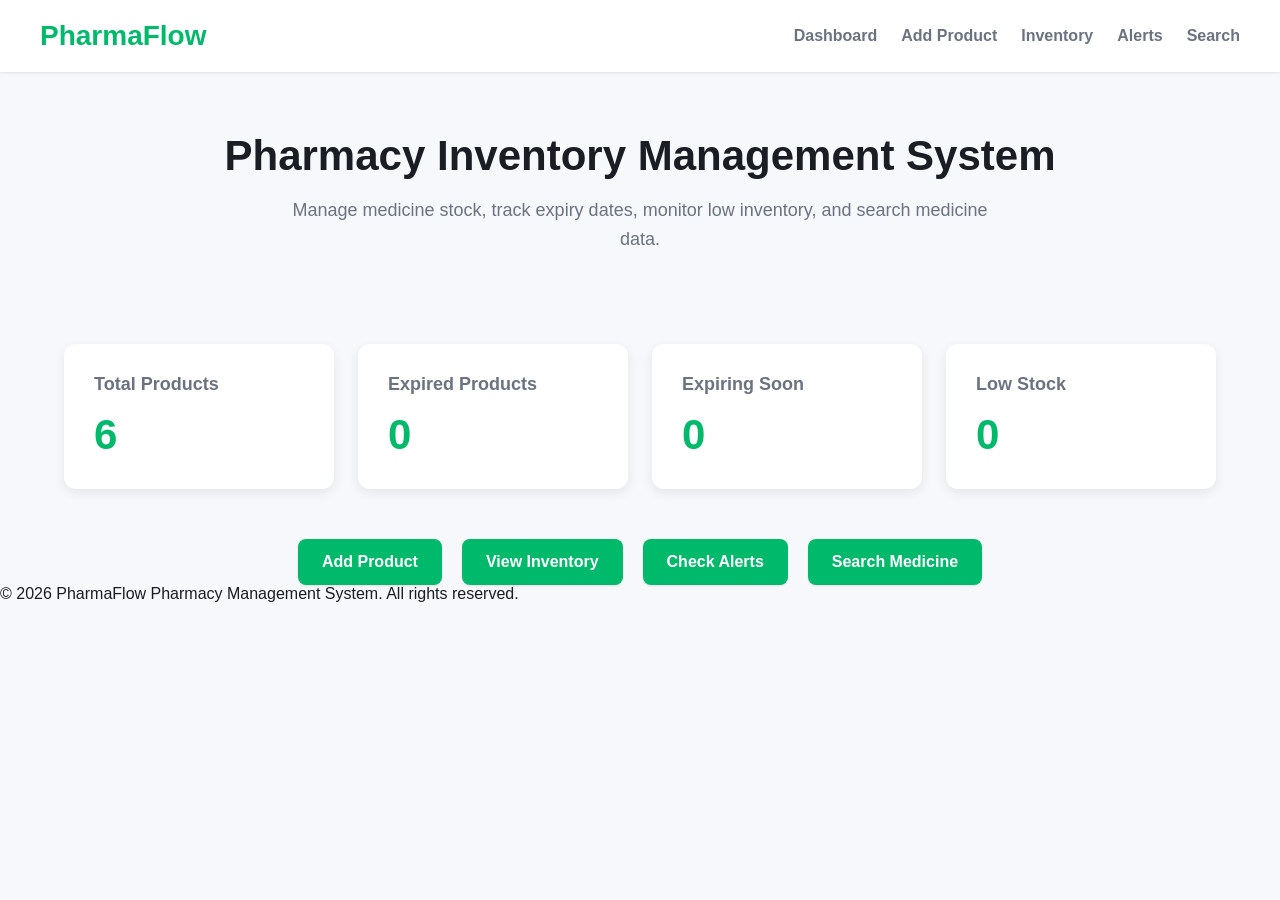
==== commit 9f8fc5a7: "Refactor HTML for improved readability and structure Updated HTML structure and formatting for consi" ====
--- a/index.html
+++ b/index.html
@@ -1,143 +1,129 @@
-<!DOCTYPE html>
+<!doctype html>
 <html lang="en">
-
-<head>
-    <meta charset="UTF-8">
-    <meta name="viewport" content="width=device-width, initial-scale=1.0">
+  <head>
+    <meta charset="UTF-8" />
+    <meta name="viewport" content="width=device-width, initial-scale=1.0" />
     <title>Pharma Inventory Dashboard</title>
 
-    <link rel="stylesheet" href="style.css">
-</head>
+    <link rel="stylesheet" href="style.css" />
+  </head>
 
-<body>
-
+  <body>
     <!-- NAVBAR -->
 
     <nav class="navbar">
-        <h1 class="logo">PharmaFlow</h1>
+      <h1 class="logo">PharmaFlow</h1>
 
-        <div class="nav-links">
-            <a href="Product/add_product.html">Add Product</a>
-            <a href="Inventory/inventory.html">Inventory</a>
-            <a href="Alerts/alerts.html">Alerts</a>
-            <a href="Search/search.html">Search</a>
-        </div>
+      <div class="nav-links">
+        <a class="active" href="index.html">Dashboard</a>
+        <a href="Product/add_product.html">Add Product</a>
+        <a href="Inventory/inventory.html">Inventory</a>
+        <a href="Alerts/alerts.html">Alerts</a>
+        <a href="Search/search.html">Search</a>
+      </div>
     </nav>
-
 
     <!-- HERO SECTION -->
 
     <section class="hero">
-        <h2>Pharmacy Inventory Management System</h2>
-        <p>
-            Manage medicine stock, track expiry dates,
-            monitor low inventory, and search medicine data.
-        </p>
+      <h2>Pharmacy Inventory Management System</h2>
+      <p>
+        Manage medicine stock, track expiry dates, monitor low inventory, and
+        search medicine data.
+      </p>
     </section>
-
 
     <!-- DASHBOARD CARDS -->
 
     <section class="dashboard-container">
+      <div class="card">
+        <h3>Total Products</h3>
+        <p id="total-products">0</p>
+      </div>
 
-        <div class="card">
-            <h3>Total Products</h3>
-            <p id="total-products">0</p>
-        </div>
+      <div class="card">
+        <h3>Expired Products</h3>
+        <p id="expired-products">0</p>
+      </div>
 
-        <div class="card">
-            <h3>Expired Products</h3>
-            <p id="expired-products">0</p>
-        </div>
+      <div class="card">
+        <h3>Expiring Soon</h3>
+        <p id="expiring-products">0</p>
+      </div>
 
-        <div class="card">
-            <h3>Expiring Soon</h3>
-            <p id="expiring-products">0</p>
-        </div>
-
-        <div class="card">
-            <h3>Low Stock</h3>
-            <p id="low-stock-products">0</p>
-        </div>
-
+      <div class="card">
+        <h3>Low Stock</h3>
+        <p id="low-stock-products">0</p>
+      </div>
     </section>
-
 
     <!-- QUICK ACTION BUTTONS -->
 
     <section class="actions">
+      <a href="Product/add_product.html" class="btn"> Add Product </a>
 
-        <a href="Product/add_product.html" class="btn">
-            Add Product
-        </a>
+      <a href="Inventory/inventory.html" class="btn"> View Inventory </a>
 
-        <a href="Inventory/inventory.html" class="btn">
-            View Inventory
-        </a>
+      <a href="Alerts/alerts.html" class="btn"> Check Alerts </a>
 
-        <a href="Alerts/alerts.html" class="btn">
-            Check Alerts
-        </a>
-
-        <a href="Search/search.html" class="btn">
-            Search Medicine
-        </a>
-
+      <a href="Search/search.html" class="btn"> Search Medicine </a>
     </section>
 
+    <div class="footer">
+      © 2026 PharmaFlow Pharmacy Management System. All rights reserved.
+    </div>
 
     <script src="storage.js"></script>
 
     <script>
+      const products = getProducts();
 
-        const products = getProducts();
+      /* ---------- TOTAL PRODUCTS ---------- */
 
-        /* ---------- TOTAL PRODUCTS ---------- */
+      const totalProducts = products.length;
 
-        const totalProducts = products.length;
+      document.getElementById("total-products").innerText = totalProducts;
 
-        document.getElementById("total-products").innerText = totalProducts;
+      const today = new Date();
+      today.setHours(0, 0, 0, 0);
 
+      /* ---------- EXPIRED PRODUCTS ---------- */
 
-        /* ---------- EXPIRED PRODUCTS ---------- */
+      const expiredProducts = products.filter((product) => {
+        const expiryDate = parseDateOnly(product.expiry);
 
-        const expiredProducts = products.filter(product =>
-            new Date(product.expiry) < new Date()
-        );
+        if (!expiryDate) {
+          return false;
+        }
 
-        document.getElementById("expired-products").innerText =
-            expiredProducts.length;
+        return expiryDate < today;
+      });
 
+      document.getElementById("expired-products").innerText =
+        expiredProducts.length;
 
-        /* ---------- EXPIRING SOON ---------- */ 
+      /* ---------- EXPIRING SOON ---------- */
 
-        const today = new Date();
+      const expiringSoon = products.filter((product) => {
+        const expiryDate = parseDateOnly(product.expiry);
 
-        const expiringSoon = products.filter(product => {
+        if (!expiryDate) {
+          return false;
+        }
 
-            const expiryDate = new Date(product.expiry);
+        const difference = (expiryDate - today) / (1000 * 60 * 60 * 24);
 
-            const difference =
-                (expiryDate - today) / (1000 * 60 * 60 * 24);
+        return difference <= 7 && difference >= 0;
+      });
 
-            return difference <= 7 && difference >= 0;
-        });
+      document.getElementById("expiring-products").innerText =
+        expiringSoon.length;
 
-        document.getElementById("expiring-products").innerText =
-            expiringSoon.length;
+      /* ---------- LOW STOCK ---------- */
 
+      const lowStock = products.filter((product) => product.quantity < 5);
 
-        /* ---------- LOW STOCK ---------- */
-
-        const lowStock = products.filter(product =>
-            product.quantity < 5
-        );
-
-        document.getElementById("low-stock-products").innerText =
-            lowStock.length;
-
+      document.getElementById("low-stock-products").innerText = lowStock.length;
     </script>
-
-</body>
-
-</html> 
+  </body>
+</html>
